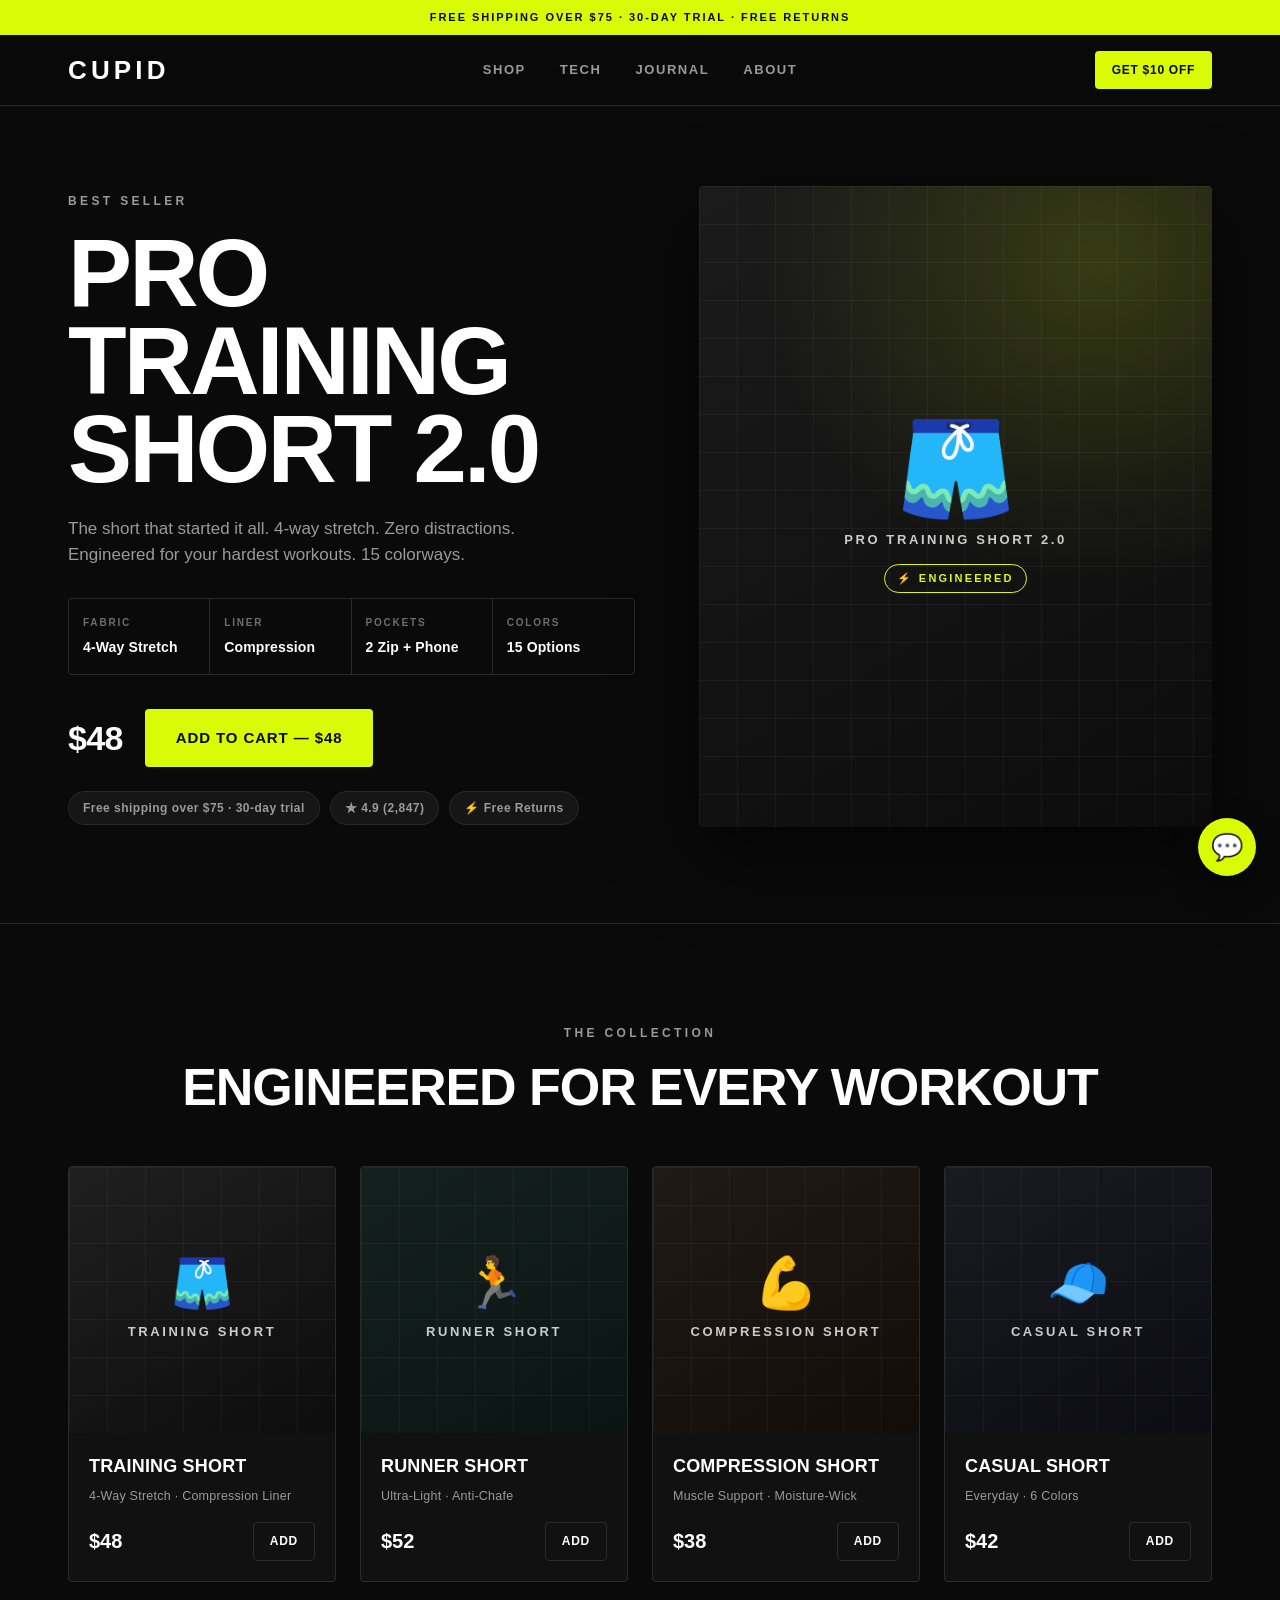
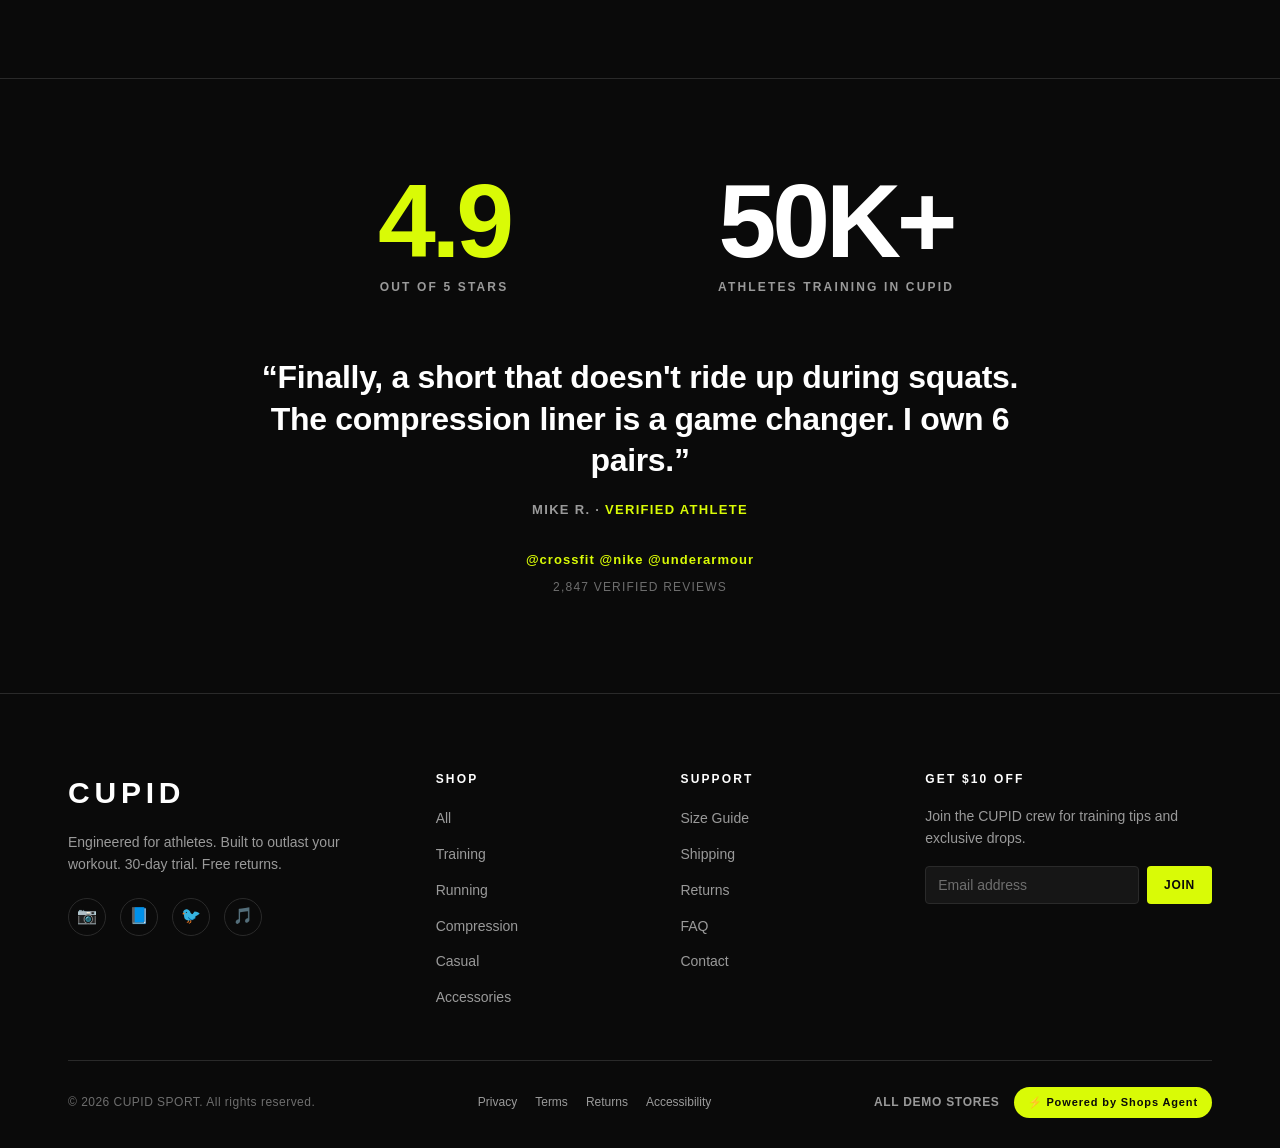
==== cupid-sport/index.html @ 88d0502b "feat: 生成三个 Demo 店铺落地页，后台加官网入口并接通前端预览 - 新增 /luxefur、/pawmaison、/cupid-sport 三个独立站落地页   (各自品牌设计 + 四屏首页" ====
<!DOCTYPE html>
<html lang="zh-CN">
<head>
  <meta charset="UTF-8" />
  <meta name="viewport" content="width=device-width, initial-scale=1.0" />
  <title>CUPID SPORT — Pro Training Short 2.0 | Engineered for Athletes</title>
  <meta name="description" content="CUPID SPORT — high-performance men's training shorts. 4-way stretch, compression liner, zero distractions. Engineered for your hardest workouts." />
  <link rel="stylesheet" href="/cupid-sport/assets/css/style.css" />
</head>
<body>
  <!-- Announcement bar -->
  <div class="announce">
    <span>FREE SHIPPING OVER $75 · 30-DAY TRIAL · FREE RETURNS</span>
  </div>

  <!-- Header -->
  <header class="site-header" id="siteHeader">
    <div class="container header-inner">
      <a href="#" class="wordmark" aria-label="CUPID home">CUPID</a>

      <nav class="nav-primary" id="navPrimary" aria-label="Primary">
        <a href="#shop">SHOP</a>
        <a href="#tech">TECH</a>
        <a href="#journal">JOURNAL</a>
        <a href="#about">ABOUT</a>
      </nav>

      <div class="header-actions">
        <a href="#" class="btn btn-accent btn-sm">GET $10 OFF</a>
        <button class="hamburger" id="hamburger" aria-label="Toggle menu" aria-expanded="false" aria-controls="navPrimary">
          <span></span><span></span><span></span>
        </button>
      </div>
    </div>
  </header>

  <main>
    <!-- ===== SCREEN 1: HERO ===== -->
    <section class="hero">
      <div class="container hero-grid">
        <div class="hero-copy">
          <span class="eyebrow accent">BEST SELLER</span>
          <h1 class="hero-title">Pro Training<br />Short 2.0</h1>
          <p class="hero-body">The short that started it all. 4-way stretch. Zero distractions. Engineered for your hardest workouts. 15 colorways.</p>

          <ul class="spec-row" aria-label="Product specifications">
            <li>
              <span class="spec-label">FABRIC</span>
              <span class="spec-value">4-Way Stretch</span>
            </li>
            <li>
              <span class="spec-label">LINER</span>
              <span class="spec-value">Compression</span>
            </li>
            <li>
              <span class="spec-label">POCKETS</span>
              <span class="spec-value">2 Zip + Phone</span>
            </li>
            <li>
              <span class="spec-label">COLORS</span>
              <span class="spec-value">15 Options</span>
            </li>
          </ul>

          <div class="hero-buy">
            <span class="price">$48</span>
            <a href="#" class="btn btn-accent btn-lg">ADD TO CART — $48</a>
          </div>

          <div class="badge-row">
            <span class="badge">Free shipping over $75 · 30-day trial</span>
            <span class="badge">★ 4.9 (2,847)</span>
            <span class="badge">⚡ Free Returns</span>
          </div>
        </div>

        <div class="hero-visual">
          <div class="ph ph-hero" role="img" aria-label="Pro Training Short 2.0 product visual">
            <span class="ph-emoji">🩳</span>
            <span class="ph-name">PRO TRAINING SHORT 2.0</span>
            <span class="ph-tag accent">⚡ ENGINEERED</span>
          </div>
        </div>
      </div>
    </section>

    <!-- ===== SCREEN 2: COLLECTION ===== -->
    <section class="collection" id="shop">
      <div class="container">
        <header class="section-head">
          <span class="eyebrow">THE COLLECTION</span>
          <h2 class="section-title">Engineered for every workout</h2>
        </header>

        <div class="grid-4">
          <article class="card">
            <div class="ph ph-card ph-1" role="img" aria-label="Training Short">
              <span class="ph-emoji">🩳</span>
              <span class="ph-name">TRAINING SHORT</span>
            </div>
            <div class="card-body">
              <h3 class="card-title">Training Short</h3>
              <p class="card-sub">4-Way Stretch · Compression Liner</p>
              <div class="card-foot">
                <span class="card-price">$48</span>
                <a href="#" class="btn btn-outline btn-sm">ADD</a>
              </div>
            </div>
          </article>

          <article class="card">
            <div class="ph ph-card ph-2" role="img" aria-label="Runner Short">
              <span class="ph-emoji">🏃</span>
              <span class="ph-name">RUNNER SHORT</span>
            </div>
            <div class="card-body">
              <h3 class="card-title">Runner Short</h3>
              <p class="card-sub">Ultra-Light · Anti-Chafe</p>
              <div class="card-foot">
                <span class="card-price">$52</span>
                <a href="#" class="btn btn-outline btn-sm">ADD</a>
              </div>
            </div>
          </article>

          <article class="card">
            <div class="ph ph-card ph-3" role="img" aria-label="Compression Short">
              <span class="ph-emoji">💪</span>
              <span class="ph-name">COMPRESSION SHORT</span>
            </div>
            <div class="card-body">
              <h3 class="card-title">Compression Short</h3>
              <p class="card-sub">Muscle Support · Moisture-Wick</p>
              <div class="card-foot">
                <span class="card-price">$38</span>
                <a href="#" class="btn btn-outline btn-sm">ADD</a>
              </div>
            </div>
          </article>

          <article class="card">
            <div class="ph ph-card ph-4" role="img" aria-label="Casual Short">
              <span class="ph-emoji">🧢</span>
              <span class="ph-name">CASUAL SHORT</span>
            </div>
            <div class="card-body">
              <h3 class="card-title">Casual Short</h3>
              <p class="card-sub">Everyday · 6 Colors</p>
              <div class="card-foot">
                <span class="card-price">$42</span>
                <a href="#" class="btn btn-outline btn-sm">ADD</a>
              </div>
            </div>
          </article>
        </div>
      </div>
    </section>

    <!-- ===== SCREEN 3: STATS / SOCIAL PROOF ===== -->
    <section class="stats" id="tech">
      <div class="container">
        <div class="stats-grid">
          <div class="stat">
            <span class="stat-big accent">4.9</span>
            <span class="stat-label">OUT OF 5 STARS</span>
          </div>
          <div class="stat">
            <span class="stat-big">50K+</span>
            <span class="stat-label">ATHLETES TRAINING IN CUPID</span>
          </div>
        </div>

        <figure class="review">
          <blockquote>“Finally, a short that doesn't ride up during squats. The compression liner is a game changer. I own 6 pairs.”</blockquote>
          <figcaption>Mike R. · <span class="accent">Verified Athlete</span></figcaption>
        </figure>

        <div class="proof-foot">
          <span class="tag-row">@crossfit @nike @underarmour</span>
          <span class="reviews-note">2,847 verified reviews</span>
        </div>
      </div>
    </section>
  </main>

  <!-- ===== SCREEN 4: FOOTER ===== -->
  <footer class="site-footer" id="about">
    <div class="container">
      <div class="footer-top">
        <div class="footer-brand">
          <span class="wordmark">CUPID</span>
          <p class="footer-blurb">Engineered for athletes. Built to outlast your workout. 30-day trial. Free returns.</p>
          <div class="social-row" aria-label="Social media">
            <a href="#" aria-label="Instagram">📷</a>
            <a href="#" aria-label="Facebook">📘</a>
            <a href="#" aria-label="Twitter">🐦</a>
            <a href="#" aria-label="TikTok">🎵</a>
          </div>
        </div>

        <div class="footer-col">
          <h4>SHOP</h4>
          <ul>
            <li><a href="#">All</a></li>
            <li><a href="#">Training</a></li>
            <li><a href="#">Running</a></li>
            <li><a href="#">Compression</a></li>
            <li><a href="#">Casual</a></li>
            <li><a href="#">Accessories</a></li>
          </ul>
        </div>

        <div class="footer-col">
          <h4>SUPPORT</h4>
          <ul>
            <li><a href="#">Size Guide</a></li>
            <li><a href="#">Shipping</a></li>
            <li><a href="#">Returns</a></li>
            <li><a href="#">FAQ</a></li>
            <li><a href="#">Contact</a></li>
          </ul>
        </div>

        <div class="footer-col footer-signup">
          <h4>GET $10 OFF</h4>
          <p>Join the CUPID crew for training tips and exclusive drops.</p>
          <form class="signup" onsubmit="return false;">
            <input type="email" placeholder="Email address" aria-label="Email address" />
            <button type="submit" class="btn btn-accent btn-sm">JOIN</button>
          </form>
        </div>
      </div>

      <div class="footer-bottom">
        <span class="copy">© 2026 CUPID SPORT. All rights reserved.</span>
        <nav class="legal" aria-label="Legal">
          <a href="#">Privacy</a>
          <a href="#">Terms</a>
          <a href="#">Returns</a>
          <a href="#">Accessibility</a>
        </nav>
        <div class="demo-links">
          <a href="/stores" class="demo-stores">All Demo Stores</a>
          <a href="/fur-expo" class="powered-badge">⚡ Powered by Shops Agent</a>
        </div>
      </div>
    </div>
  </footer>

  <!-- ===== AI CHATBOT WIDGET ===== -->
  <div class="chat-widget">
    <div class="chat-panel" id="chatPanel" aria-hidden="true">
      <div class="chat-header">
        <div class="chat-id">
          <span class="chat-name">CUPID Coach</span>
          <span class="chat-sub">运动场景推荐 · Powered by Shops Agent</span>
        </div>
        <button class="chat-close" id="chatClose" aria-label="Close chat">✕</button>
      </div>
      <div class="chat-body">
        <div class="bubble bot">👋 Welcome to CUPID. I'm your training coach.</div>
        <div class="bubble bot">What's your training — lifting, running, or HIIT? I'll match the right short.</div>
        <div class="bubble bot">Not sure on size? Tell me your waist and I'll dial it in.</div>
      </div>
      <div class="chat-input">
        <input type="text" placeholder="Ask CUPID Coach…" aria-label="Message" />
        <button class="chat-send" aria-label="Send">➤</button>
      </div>
    </div>
    <button class="chat-toggle" id="chatToggle" aria-label="Open chat" aria-expanded="false">💬</button>
  </div>

  <script src="/cupid-sport/assets/js/main.js"></script>
</body>
</html>
---- cupid-sport/assets/css/style.css ----
/* ===== CUPID SPORT — design system ===== */
:root {
  --black: #0a0a0a;
  --ink: #111111;
  --panel: #161616;
  --line: #2a2a2a;
  --white: #ffffff;
  --muted: #9a9a9a;
  --muted-dark: #6e6e6e;
  --volt: #d9fb06;
  --volt-dim: #b9d600;

  --font-sans: -apple-system, BlinkMacSystemFont, "Segoe UI", "Helvetica Neue",
    "Arial Narrow", Arial, sans-serif;

  --maxw: 1200px;
  --radius: 4px;
}

* { box-sizing: border-box; margin: 0; padding: 0; }

html { scroll-behavior: smooth; }

body {
  font-family: var(--font-sans);
  background: var(--black);
  color: var(--white);
  line-height: 1.55;
  -webkit-font-smoothing: antialiased;
  text-rendering: optimizeLegibility;
  overflow-x: hidden;
}

img { max-width: 100%; display: block; }

a { color: inherit; text-decoration: none; }

.container {
  width: 100%;
  max-width: var(--maxw);
  margin: 0 auto;
  padding: 0 28px;
}

.accent { color: var(--volt); }

/* ===== Buttons ===== */
.btn {
  display: inline-flex;
  align-items: center;
  justify-content: center;
  gap: 8px;
  font-weight: 800;
  letter-spacing: 0.06em;
  text-transform: uppercase;
  border: 1px solid transparent;
  border-radius: var(--radius);
  cursor: pointer;
  white-space: nowrap;
  transition: transform 0.18s ease, background 0.18s ease, color 0.18s ease,
    border-color 0.18s ease, box-shadow 0.18s ease;
  font-family: inherit;
}
.btn-sm { padding: 9px 16px; font-size: 12px; }
.btn-lg { padding: 16px 30px; font-size: 15px; }
.btn:not(.btn-sm):not(.btn-lg) { padding: 13px 24px; font-size: 13px; }

.btn-accent {
  background: var(--volt);
  color: var(--black);
}
.btn-accent:hover {
  background: var(--white);
  transform: translateY(-2px);
  box-shadow: 0 8px 24px rgba(217, 251, 6, 0.18);
}

.btn-outline {
  background: transparent;
  color: var(--white);
  border-color: var(--line);
}
.btn-outline:hover {
  border-color: var(--volt);
  color: var(--volt);
}

/* ===== Announcement ===== */
.announce {
  background: var(--volt);
  color: var(--black);
  text-align: center;
  font-size: 11px;
  font-weight: 800;
  letter-spacing: 0.18em;
  padding: 9px 16px;
}

/* ===== Header ===== */
.site-header {
  position: sticky;
  top: 0;
  z-index: 100;
  background: rgba(10, 10, 10, 0.86);
  backdrop-filter: blur(12px);
  border-bottom: 1px solid var(--line);
}
.header-inner {
  display: flex;
  align-items: center;
  justify-content: space-between;
  height: 70px;
}
.wordmark {
  font-size: 26px;
  font-weight: 900;
  letter-spacing: 0.16em;
  color: var(--white);
}
.nav-primary {
  display: flex;
  gap: 34px;
  position: absolute;
  left: 50%;
  transform: translateX(-50%);
}
.nav-primary a {
  font-size: 13px;
  font-weight: 700;
  letter-spacing: 0.12em;
  color: var(--muted);
  transition: color 0.18s ease;
}
.nav-primary a:hover { color: var(--white); }

.header-actions { display: flex; align-items: center; gap: 14px; }

.hamburger {
  display: none;
  flex-direction: column;
  gap: 5px;
  background: none;
  border: none;
  cursor: pointer;
  padding: 6px;
}
.hamburger span {
  width: 24px;
  height: 2px;
  background: var(--white);
  transition: transform 0.25s ease, opacity 0.25s ease;
}
.hamburger.open span:nth-child(1) { transform: translateY(7px) rotate(45deg); }
.hamburger.open span:nth-child(2) { opacity: 0; }
.hamburger.open span:nth-child(3) { transform: translateY(-7px) rotate(-45deg); }

/* ===== Shared typography ===== */
.eyebrow {
  display: inline-block;
  font-size: 12px;
  font-weight: 800;
  letter-spacing: 0.28em;
  text-transform: uppercase;
  color: var(--muted);
  margin-bottom: 18px;
}
.section-head { text-align: center; margin-bottom: 52px; }
.section-title {
  font-size: clamp(30px, 5vw, 52px);
  font-weight: 900;
  letter-spacing: -0.02em;
  line-height: 1.02;
  text-transform: uppercase;
}

/* ===== Placeholders (CSS product visuals) ===== */
.ph {
  position: relative;
  display: flex;
  flex-direction: column;
  align-items: center;
  justify-content: center;
  gap: 14px;
  text-align: center;
  overflow: hidden;
  border-radius: var(--radius);
  background-color: #141414;
}
.ph::before {
  content: "";
  position: absolute;
  inset: 0;
  background-image:
    linear-gradient(rgba(255, 255, 255, 0.045) 1px, transparent 1px),
    linear-gradient(90deg, rgba(255, 255, 255, 0.045) 1px, transparent 1px);
  background-size: 38px 38px;
  pointer-events: none;
}
.ph-emoji { font-size: 58px; line-height: 1; filter: saturate(1.05); }
.ph-name {
  font-size: 13px;
  font-weight: 800;
  letter-spacing: 0.2em;
  color: rgba(255, 255, 255, 0.78);
}
.ph-tag {
  font-size: 11px;
  font-weight: 800;
  letter-spacing: 0.2em;
  padding: 5px 12px;
  border: 1px solid var(--volt);
  border-radius: 999px;
}

.ph-hero {
  aspect-ratio: 4 / 5;
  background:
    radial-gradient(120% 90% at 78% 12%, rgba(217, 251, 6, 0.16), transparent 55%),
    linear-gradient(150deg, #1b1b1b 0%, #0c0c0c 100%);
  box-shadow: 0 30px 80px rgba(0, 0, 0, 0.55);
}
.ph-hero .ph-emoji { font-size: 96px; }

.ph-card {
  aspect-ratio: 1 / 1;
}
.ph-card .ph-emoji { font-size: 50px; }
.ph-1 { background: linear-gradient(150deg, #1f1f1f, #0d0d0d); }
.ph-2 { background: linear-gradient(150deg, #14201f, #0a1413); }
.ph-3 { background: linear-gradient(150deg, #201a14, #120d09); }
.ph-4 { background: linear-gradient(150deg, #1a1a22, #0c0c12); }

/* ===== HERO ===== */
.hero { padding: 80px 0 96px; border-bottom: 1px solid var(--line); }
.hero-grid {
  display: grid;
  grid-template-columns: 1.05fr 0.95fr;
  gap: 64px;
  align-items: center;
}
.hero-title {
  font-size: clamp(48px, 8vw, 96px);
  font-weight: 900;
  letter-spacing: -0.03em;
  line-height: 0.92;
  text-transform: uppercase;
  margin-bottom: 22px;
}
.hero-body {
  font-size: 17px;
  color: var(--muted);
  max-width: 460px;
  margin-bottom: 30px;
}

.spec-row {
  list-style: none;
  display: grid;
  grid-template-columns: repeat(4, 1fr);
  gap: 0;
  border: 1px solid var(--line);
  border-radius: var(--radius);
  margin-bottom: 34px;
}
.spec-row li {
  display: flex;
  flex-direction: column;
  gap: 6px;
  padding: 16px 14px;
  border-right: 1px solid var(--line);
}
.spec-row li:last-child { border-right: none; }
.spec-label {
  font-size: 10px;
  font-weight: 800;
  letter-spacing: 0.18em;
  color: var(--muted-dark);
}
.spec-value { font-size: 14px; font-weight: 800; letter-spacing: 0.01em; }

.hero-buy {
  display: flex;
  align-items: center;
  gap: 22px;
  margin-bottom: 24px;
  flex-wrap: wrap;
}
.price { font-size: 34px; font-weight: 900; letter-spacing: -0.02em; }

.badge-row { display: flex; flex-wrap: wrap; gap: 10px; }
.badge {
  font-size: 12px;
  font-weight: 700;
  letter-spacing: 0.04em;
  color: var(--muted);
  background: var(--panel);
  border: 1px solid var(--line);
  border-radius: 999px;
  padding: 7px 14px;
}

/* ===== COLLECTION ===== */
.collection { padding: 96px 0; }
.grid-4 {
  display: grid;
  grid-template-columns: repeat(4, 1fr);
  gap: 24px;
}
.card {
  background: var(--ink);
  border: 1px solid var(--line);
  border-radius: var(--radius);
  overflow: hidden;
  transition: transform 0.2s ease, border-color 0.2s ease;
}
.card:hover { transform: translateY(-6px); border-color: #3c3c3c; }
.card:hover .ph-emoji { transform: scale(1.08); transition: transform 0.3s ease; }
.card-body { padding: 20px; }
.card-title { font-size: 18px; font-weight: 900; letter-spacing: 0.01em; text-transform: uppercase; }
.card-sub { font-size: 12.5px; color: var(--muted); margin: 6px 0 16px; letter-spacing: 0.02em; }
.card-foot { display: flex; align-items: center; justify-content: space-between; }
.card-price { font-size: 20px; font-weight: 900; }

/* ===== STATS / SOCIAL PROOF ===== */
.stats {
  background: var(--black);
  border-top: 1px solid var(--line);
  border-bottom: 1px solid var(--line);
  padding: 96px 0;
}
.stats-grid {
  display: grid;
  grid-template-columns: 1fr 1fr;
  gap: 24px;
  text-align: center;
  max-width: 760px;
  margin: 0 auto 60px;
}
.stat { display: flex; flex-direction: column; gap: 10px; }
.stat-big {
  font-size: clamp(56px, 10vw, 104px);
  font-weight: 900;
  letter-spacing: -0.04em;
  line-height: 0.9;
}
.stat-label {
  font-size: 12px;
  font-weight: 800;
  letter-spacing: 0.18em;
  color: var(--muted);
  text-transform: uppercase;
}
.review {
  max-width: 820px;
  margin: 0 auto 30px;
  text-align: center;
}
.review blockquote {
  font-size: clamp(22px, 3.2vw, 32px);
  font-weight: 700;
  letter-spacing: -0.01em;
  line-height: 1.3;
  margin-bottom: 18px;
}
.review figcaption {
  font-size: 13px;
  font-weight: 800;
  letter-spacing: 0.1em;
  text-transform: uppercase;
  color: var(--muted);
}
.proof-foot {
  display: flex;
  flex-direction: column;
  align-items: center;
  gap: 8px;
}
.tag-row { font-size: 13px; font-weight: 700; letter-spacing: 0.08em; color: var(--volt); }
.reviews-note { font-size: 12px; letter-spacing: 0.1em; color: var(--muted-dark); text-transform: uppercase; }

/* ===== FOOTER ===== */
.site-footer { background: var(--black); padding: 76px 0 30px; }
.footer-top {
  display: grid;
  grid-template-columns: 1.6fr 1fr 1fr 1.4fr;
  gap: 40px;
  padding-bottom: 50px;
  border-bottom: 1px solid var(--line);
}
.footer-brand .wordmark { font-size: 30px; }
.footer-blurb { font-size: 14px; color: var(--muted); max-width: 320px; margin: 16px 0 22px; }
.social-row { display: flex; gap: 14px; }
.social-row a {
  display: inline-flex;
  align-items: center;
  justify-content: center;
  width: 38px;
  height: 38px;
  border: 1px solid var(--line);
  border-radius: 999px;
  font-size: 16px;
  transition: border-color 0.18s ease, transform 0.18s ease;
}
.social-row a:hover { border-color: var(--volt); transform: translateY(-2px); }

.footer-col h4 {
  font-size: 12px;
  font-weight: 800;
  letter-spacing: 0.18em;
  margin-bottom: 18px;
  color: var(--white);
}
.footer-col ul { list-style: none; display: flex; flex-direction: column; gap: 11px; }
.footer-col a { font-size: 14px; color: var(--muted); transition: color 0.18s ease; }
.footer-col a:hover { color: var(--volt); }

.footer-signup p { font-size: 14px; color: var(--muted); margin-bottom: 16px; }
.signup { display: flex; gap: 8px; }
.signup input {
  flex: 1;
  min-width: 0;
  background: var(--panel);
  border: 1px solid var(--line);
  border-radius: var(--radius);
  color: var(--white);
  padding: 10px 12px;
  font-size: 14px;
  font-family: inherit;
}
.signup input::placeholder { color: var(--muted-dark); }
.signup input:focus { outline: none; border-color: var(--volt); }

.footer-bottom {
  display: flex;
  align-items: center;
  justify-content: space-between;
  flex-wrap: wrap;
  gap: 16px;
  padding-top: 26px;
}
.copy { font-size: 12px; color: var(--muted-dark); letter-spacing: 0.04em; }
.legal { display: flex; gap: 18px; }
.legal a { font-size: 12px; color: var(--muted); }
.legal a:hover { color: var(--white); }

.demo-links { display: flex; align-items: center; gap: 14px; }
.demo-stores {
  font-size: 12px;
  font-weight: 700;
  letter-spacing: 0.06em;
  color: var(--muted);
  text-transform: uppercase;
}
.demo-stores:hover { color: var(--white); }
.powered-badge {
  font-size: 11px;
  font-weight: 800;
  letter-spacing: 0.08em;
  color: var(--black);
  background: var(--volt);
  border-radius: 999px;
  padding: 7px 14px;
  transition: transform 0.18s ease, opacity 0.18s ease;
}
.powered-badge:hover { transform: translateY(-2px); opacity: 0.92; }

/* ===== CHATBOT WIDGET ===== */
.chat-widget { position: fixed; right: 24px; bottom: 24px; z-index: 200; }
.chat-toggle {
  width: 58px;
  height: 58px;
  border-radius: 999px;
  border: none;
  background: var(--volt);
  color: var(--black);
  font-size: 26px;
  cursor: pointer;
  box-shadow: 0 10px 30px rgba(0, 0, 0, 0.45);
  transition: transform 0.2s ease;
  margin-left: auto;
  display: block;
}
.chat-toggle:hover { transform: scale(1.08); }

.chat-panel {
  position: absolute;
  bottom: 74px;
  right: 0;
  width: 340px;
  max-width: calc(100vw - 32px);
  background: var(--ink);
  border: 1px solid var(--line);
  border-radius: 14px;
  overflow: hidden;
  box-shadow: 0 20px 60px rgba(0, 0, 0, 0.6);
  opacity: 0;
  transform: translateY(12px) scale(0.98);
  pointer-events: none;
  transition: opacity 0.22s ease, transform 0.22s ease;
}
.chat-panel.open { opacity: 1; transform: translateY(0) scale(1); pointer-events: auto; }

.chat-header {
  display: flex;
  align-items: center;
  justify-content: space-between;
  padding: 16px 18px;
  background: var(--black);
  border-bottom: 1px solid var(--line);
}
.chat-id { display: flex; flex-direction: column; gap: 3px; }
.chat-name { font-size: 15px; font-weight: 900; letter-spacing: 0.06em; }
.chat-sub { font-size: 11px; color: var(--muted); letter-spacing: 0.02em; }
.chat-close {
  background: none;
  border: none;
  color: var(--muted);
  font-size: 16px;
  cursor: pointer;
}
.chat-close:hover { color: var(--white); }

.chat-body {
  padding: 18px;
  display: flex;
  flex-direction: column;
  gap: 12px;
  max-height: 320px;
  overflow-y: auto;
}
.bubble {
  font-size: 13.5px;
  line-height: 1.45;
  padding: 11px 14px;
  border-radius: 14px;
  max-width: 90%;
}
.bubble.bot {
  background: var(--panel);
  border: 1px solid var(--line);
  border-bottom-left-radius: 4px;
  align-self: flex-start;
}

.chat-input {
  display: flex;
  gap: 8px;
  padding: 14px;
  border-top: 1px solid var(--line);
}
.chat-input input {
  flex: 1;
  min-width: 0;
  background: var(--panel);
  border: 1px solid var(--line);
  border-radius: 999px;
  color: var(--white);
  padding: 10px 14px;
  font-size: 13px;
  font-family: inherit;
}
.chat-input input::placeholder { color: var(--muted-dark); }
.chat-input input:focus { outline: none; border-color: var(--volt); }
.chat-send {
  width: 40px;
  height: 40px;
  border-radius: 999px;
  border: none;
  background: var(--volt);
  color: var(--black);
  font-size: 15px;
  cursor: pointer;
  flex-shrink: 0;
}

/* ===== Responsive ===== */
@media (max-width: 960px) {
  .hero-grid { grid-template-columns: 1fr; gap: 40px; }
  .hero-visual { order: -1; max-width: 460px; }
  .grid-4 { grid-template-columns: repeat(2, 1fr); }
  .footer-top { grid-template-columns: 1fr 1fr; }
  .footer-signup { grid-column: 1 / -1; }
}

@media (max-width: 720px) {
  .nav-primary {
    position: fixed;
    top: 70px;
    left: 0;
    right: 0;
    transform: none;
    flex-direction: column;
    gap: 0;
    background: var(--black);
    border-bottom: 1px solid var(--line);
    max-height: 0;
    overflow: hidden;
    transition: max-height 0.3s ease;
  }
  .nav-primary.open { max-height: 320px; }
  .nav-primary a {
    padding: 16px 28px;
    border-top: 1px solid var(--line);
    font-size: 15px;
    color: var(--white);
  }
  .hamburger { display: flex; }
  .header-actions .btn-accent { display: none; }
}

@media (max-width: 560px) {
  .container { padding: 0 18px; }
  .spec-row { grid-template-columns: repeat(2, 1fr); }
  .spec-row li:nth-child(2) { border-right: none; }
  .spec-row li:nth-child(1), .spec-row li:nth-child(2) { border-bottom: 1px solid var(--line); }
  .grid-4 { grid-template-columns: 1fr; }
  .stats-grid { grid-template-columns: 1fr; gap: 40px; }
  .footer-top { grid-template-columns: 1fr; }
  .footer-bottom { flex-direction: column; align-items: flex-start; }
}
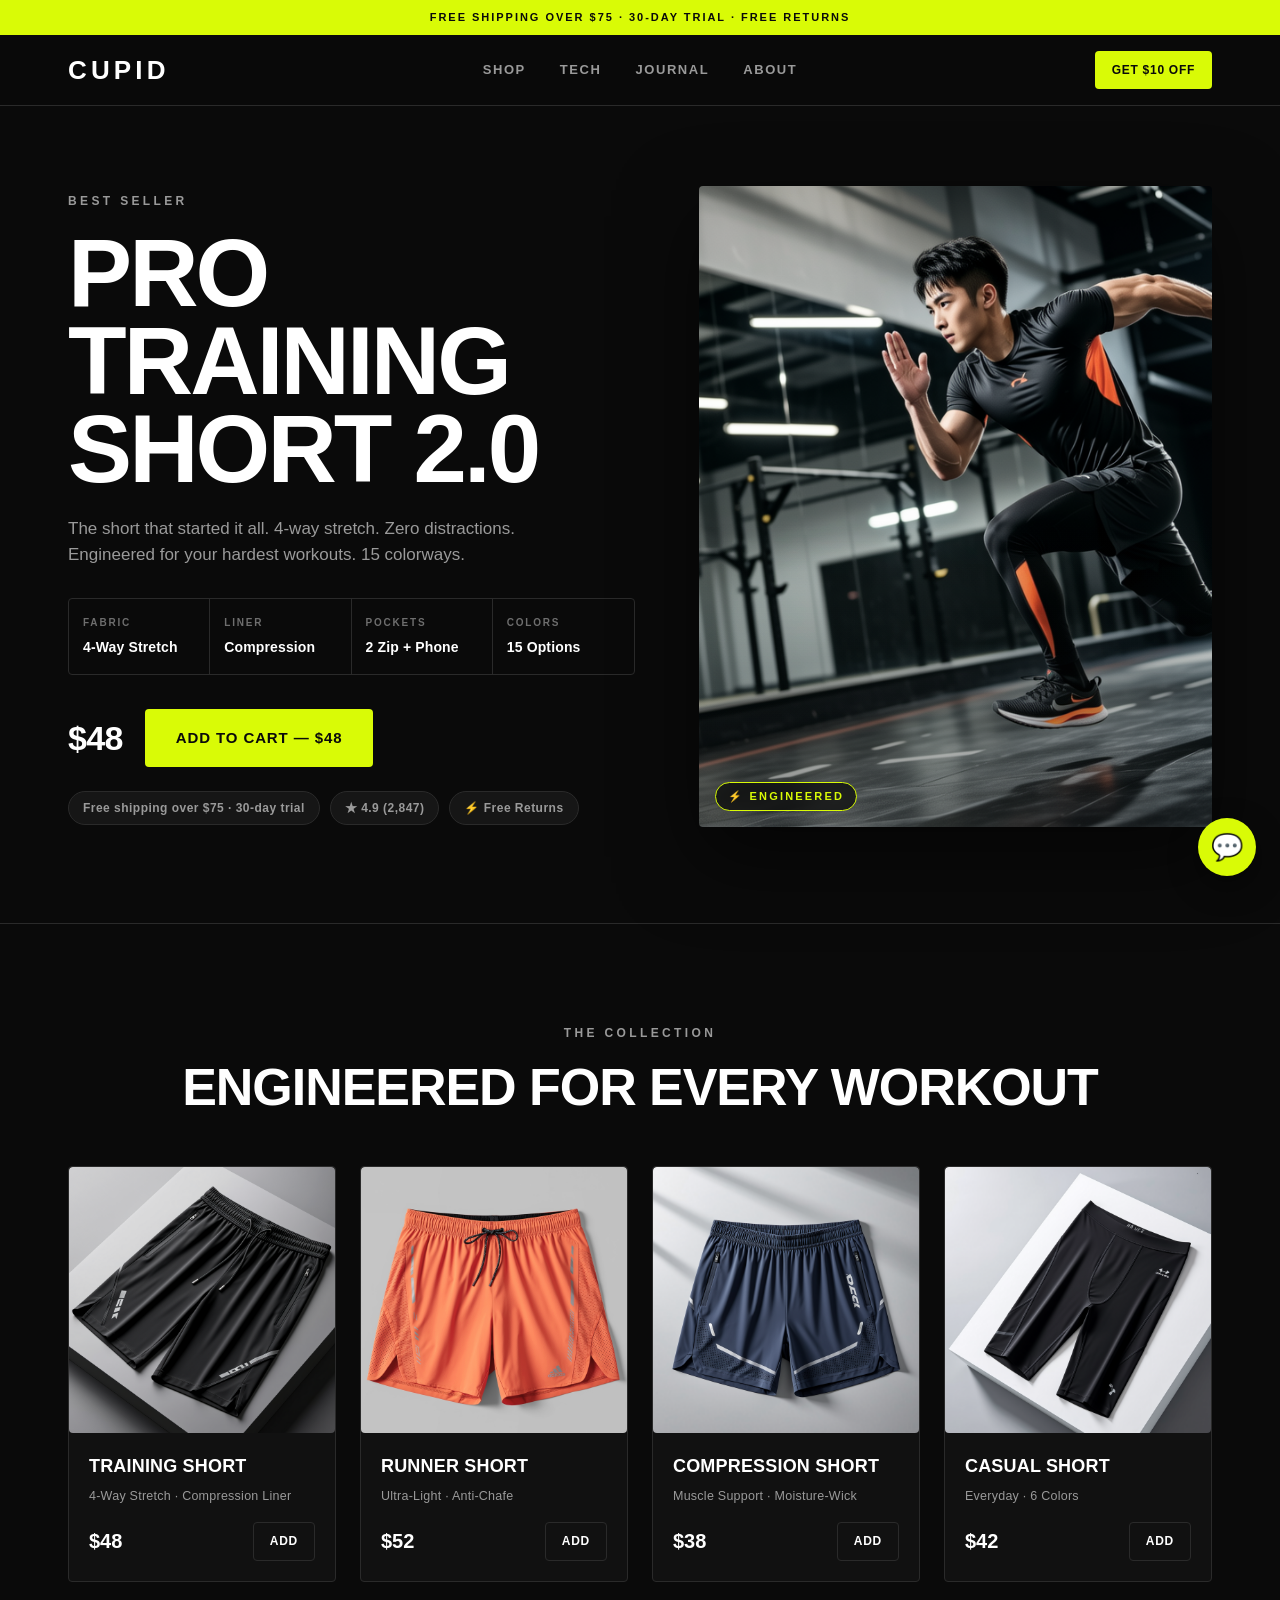
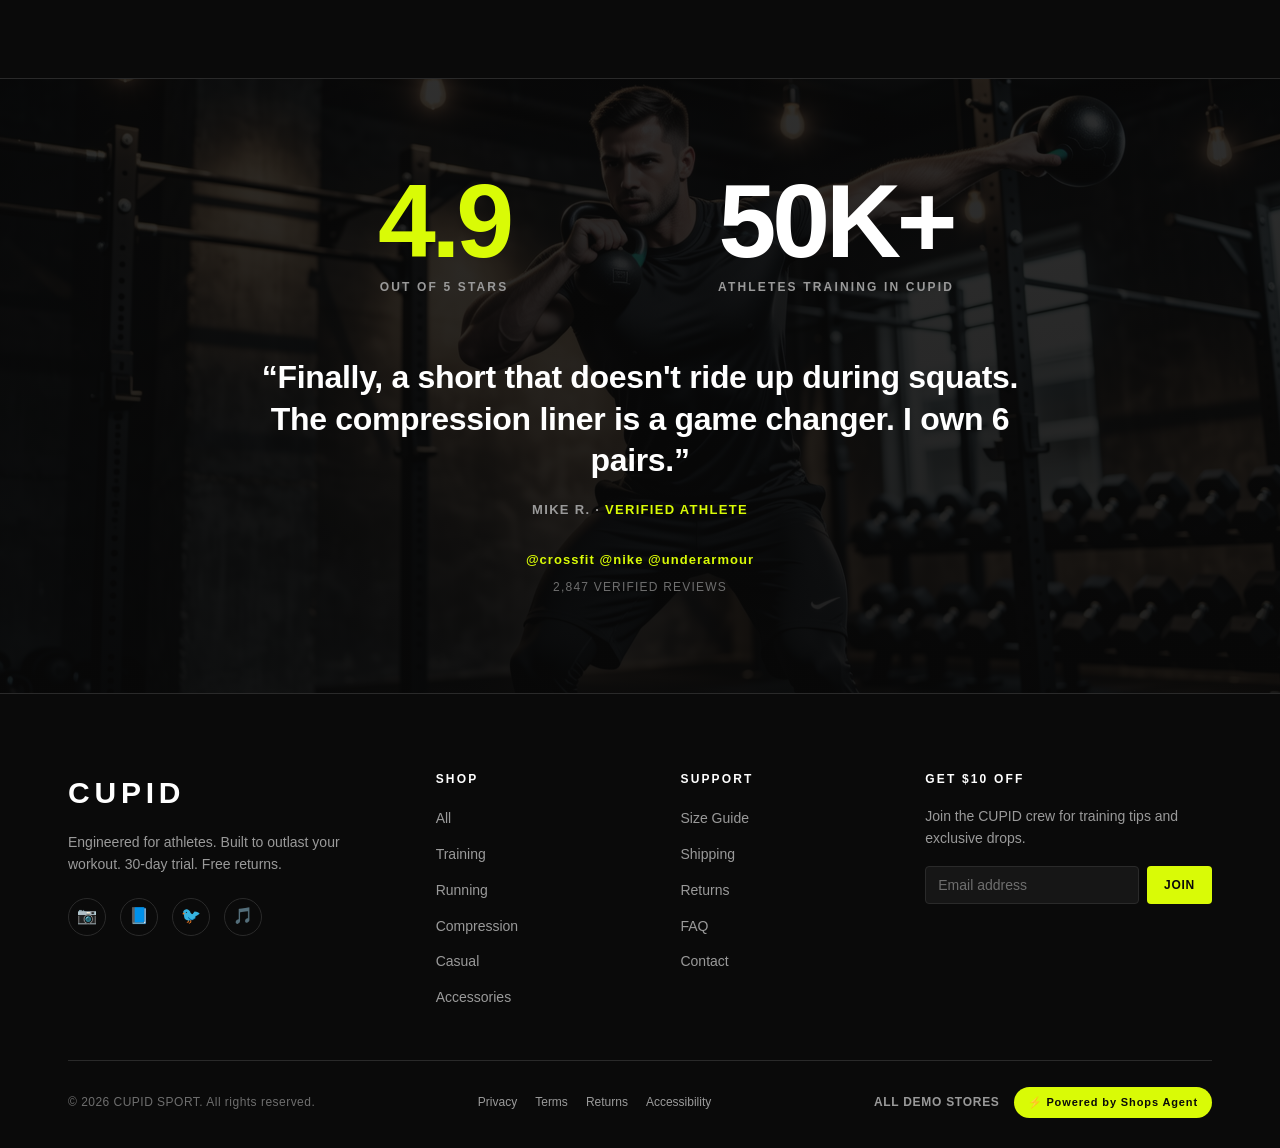
==== commit 8a7356c1: "feat: 六个 demo 接入 DashScope 通义万相生成的真实配图 - 每店生成 hero/产品×4/广告 共 36 张 + 6 张列表预览图（真实页面截图）   via scripts/d" ====
--- a/cupid-sport/index.html
+++ b/cupid-sport/index.html
@@ -5,7 +5,7 @@
   <meta name="viewport" content="width=device-width, initial-scale=1.0" />
   <title>CUPID SPORT — Pro Training Short 2.0 | Engineered for Athletes</title>
   <meta name="description" content="CUPID SPORT — high-performance men's training shorts. 4-way stretch, compression liner, zero distractions. Engineered for your hardest workouts." />
-  <link rel="stylesheet" href="/cupid-sport/assets/css/style.css" />
+  <link rel="stylesheet" href="/cupid-sport/assets/css/style.css?v=2" />
 </head>
 <body>
   <!-- Announcement bar -->
@@ -240,8 +240,8 @@
           <a href="#">Accessibility</a>
         </nav>
         <div class="demo-links">
-          <a href="/stores" class="demo-stores">All Demo Stores</a>
-          <a href="/fur-expo" class="powered-badge">⚡ Powered by Shops Agent</a>
+          <a href="/home#demos" class="demo-stores">All Demo Stores</a>
+          <a href="/home" class="powered-badge">⚡ Powered by Shops Agent</a>
         </div>
       </div>
     </div>
@@ -271,5 +271,6 @@
   </div>
 
   <script src="/cupid-sport/assets/js/main.js"></script>
+  <script src="/shared/chat.js"></script>
 </body>
 </html>
--- a/cupid-sport/assets/css/style.css
+++ b/cupid-sport/assets/css/style.css
@@ -618,3 +618,44 @@
   .footer-top { grid-template-columns: 1fr; }
   .footer-bottom { flex-direction: column; align-items: flex-start; }
 }
+
+/* === Real imagery === */
+/* Drop the placeholder grid texture wherever a real photo now sits */
+.ph-hero::before,
+.ph-card::before { display: none; }
+
+/* HERO — sprinting athlete cover shot (16:9 source, cropped into the 4:5 frame) */
+.ph-hero {
+  background:
+    linear-gradient(180deg, rgba(10, 10, 10, 0) 52%, rgba(10, 10, 10, 0.42) 100%),
+    url("/cupid-sport/assets/img/hero.png") center / cover no-repeat;
+}
+.ph-hero .ph-emoji,
+.ph-hero .ph-name { display: none; }
+/* Keep the "⚡ ENGINEERED" tag as a legible overlay badge on the photo */
+.ph-hero .ph-tag {
+  position: absolute;
+  left: 16px;
+  bottom: 16px;
+  background: rgba(10, 10, 10, 0.72);
+  -webkit-backdrop-filter: blur(4px);
+  backdrop-filter: blur(4px);
+}
+
+/* COLLECTION — product photos in DOM order (1=Training, 2=Runner, 3=Compression, 4=Casual) */
+.ph-card .ph-emoji,
+.ph-card .ph-name { display: none; }
+.ph-1 { background: url("/cupid-sport/assets/img/product-1.png") center / cover no-repeat; }
+.ph-2 { background: url("/cupid-sport/assets/img/product-2.png") center / cover no-repeat; }
+.ph-3 { background: url("/cupid-sport/assets/img/product-3.png") center / cover no-repeat; }
+.ph-4 { background: url("/cupid-sport/assets/img/product-4.png") center / cover no-repeat; }
+/* Subtle zoom on hover now that the emoji is gone */
+.card:hover .ph-card { transform: scale(1.04); transition: transform 0.4s ease; }
+
+/* ACTION BAND — intense workout shot behind the social-proof stats, dark scrim for white text */
+.stats {
+  position: relative;
+  background:
+    linear-gradient(rgba(8, 8, 8, 0.84), rgba(8, 8, 8, 0.9)),
+    url("/cupid-sport/assets/img/ad.png") center / cover no-repeat;
+}
